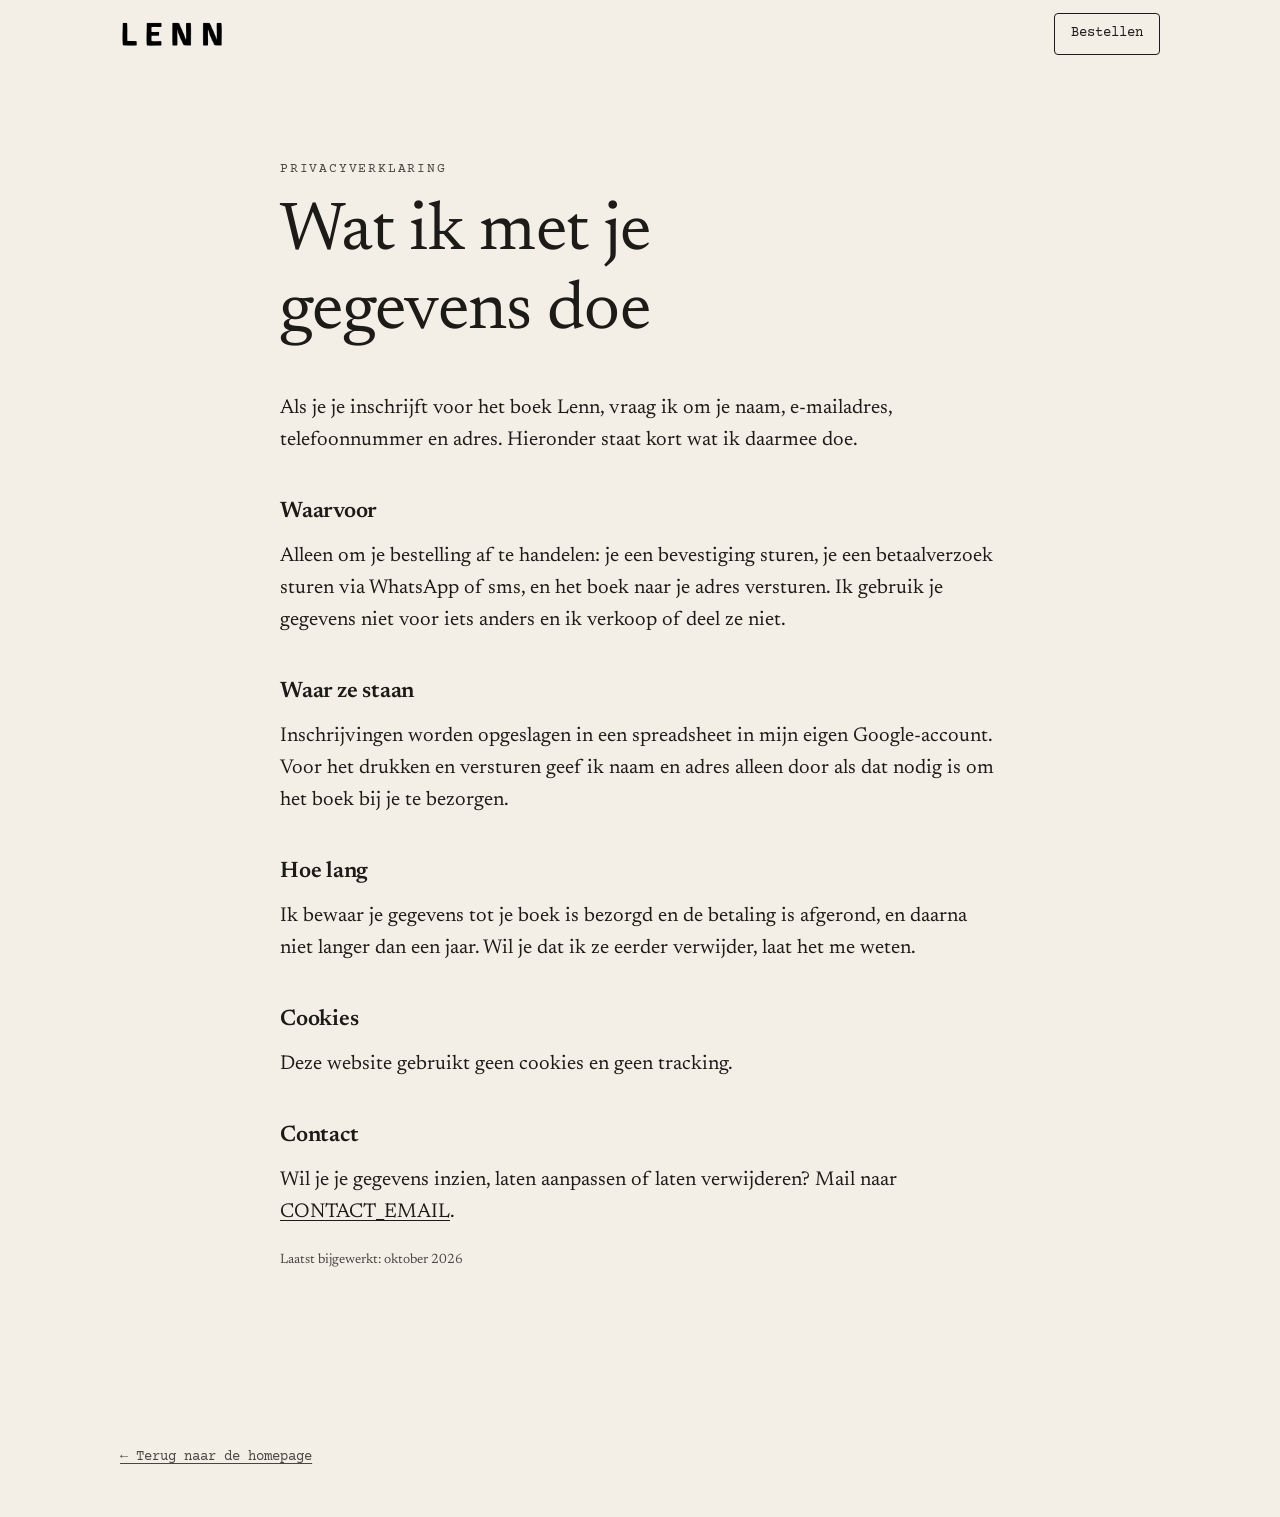
==== privacy.html @ d9b27266 "Nieuwe website voor lennhetboek.nl Statische site ter vervanging van Wix, met inschrijfformulier gek" ====
<!doctype html>
<html lang="nl">
<head>
  <meta charset="utf-8">
  <meta name="viewport" content="width=device-width, initial-scale=1">
  <title>Privacyverklaring — Lenn</title>
  <meta name="robots" content="noindex">
  <link rel="icon" href="favicon.svg" type="image/svg+xml">
  <link rel="stylesheet" href="style.css">
</head>
<body>
  <header class="site-header">
    <div class="wrap header-inner">
      <a href="./" class="logo" aria-label="Lenn, naar de homepage">
        <img src="img/logo.png" alt="LENN" width="600" height="160">
      </a>
      <nav aria-label="Hoofdmenu">
        <a href="./#bestellen" class="nav-cta">Bestellen</a>
      </nav>
    </div>
  </header>

  <main class="page">
    <div class="wrap prose">
      <p class="label">Privacyverklaring</p>
      <h1>Wat ik met je gegevens doe</h1>
      <p>Als je je inschrijft voor het boek Lenn, vraag ik om je naam, e-mailadres, telefoonnummer en adres. Hieronder staat kort wat ik daarmee doe.</p>

      <h2>Waarvoor</h2>
      <p>Alleen om je bestelling af te handelen: je een bevestiging sturen, je een betaalverzoek sturen via WhatsApp of sms, en het boek naar je adres versturen. Ik gebruik je gegevens niet voor iets anders en ik verkoop of deel ze niet.</p>

      <h2>Waar ze staan</h2>
      <p>Inschrijvingen worden opgeslagen in een spreadsheet in mijn eigen Google-account. Voor het drukken en versturen geef ik naam en adres alleen door als dat nodig is om het boek bij je te bezorgen.</p>

      <h2>Hoe lang</h2>
      <p>Ik bewaar je gegevens tot je boek is bezorgd en de betaling is afgerond, en daarna niet langer dan een jaar. Wil je dat ik ze eerder verwijder, laat het me weten.</p>

      <h2>Cookies</h2>
      <p>Deze website gebruikt geen cookies en geen tracking.</p>

      <h2>Contact</h2>
      <p>Wil je je gegevens inzien, laten aanpassen of laten verwijderen? Mail naar <a href="mailto:CONTACT_EMAIL">CONTACT_EMAIL</a>.</p>

      <p class="small">Laatst bijgewerkt: oktober 2026</p>
    </div>
  </main>

  <footer class="site-footer">
    <div class="wrap footer-inner">
      <p><a href="./">← Terug naar de homepage</a></p>
    </div>
  </footer>
</body>
</html>
---- style.css ----
/* Lettertypes: lokaal gehost, dus geen verbinding met Google nodig (AVG) */
@font-face { font-family: "Newsreader"; src: url("fonts/newsreader-latin-400-normal.woff2") format("woff2"); font-weight: 400; font-style: normal; font-display: swap; }
@font-face { font-family: "Newsreader"; src: url("fonts/newsreader-latin-400-italic.woff2") format("woff2"); font-weight: 400; font-style: italic; font-display: swap; }
@font-face { font-family: "Newsreader"; src: url("fonts/newsreader-latin-600-normal.woff2") format("woff2"); font-weight: 600; font-style: normal; font-display: swap; }
@font-face { font-family: "Courier Prime"; src: url("fonts/courier-prime-latin-400-normal.woff2") format("woff2"); font-weight: 400; font-display: swap; }
@font-face { font-family: "Courier Prime"; src: url("fonts/courier-prime-latin-700-normal.woff2") format("woff2"); font-weight: 700; font-display: swap; }

/* Kleuren en maten, afgeleid van de cover van het boek */
:root {
  --paper: #f4efe6;
  --paper-deep: #ebe3d5;
  --card: #fbf8f2;
  --ink: #1d1b18;
  --ink-soft: #4a4640;
  --line: #d9cfbe;
  --accent: #3f6b60;
  --accent-ink: #2e5148;
  --error: #a3341f;

  --serif: "Newsreader", Georgia, "Times New Roman", serif;
  --mono: "Courier Prime", "Courier New", monospace;

  --wrap: 1120px;
  --gutter: clamp(16px, 4vw, 40px);
  --section: clamp(64px, 10vw, 128px);
  --radius: 4px;
}

*, *::before, *::after { box-sizing: border-box; }
html { scroll-behavior: smooth; scroll-padding-top: 80px; }
@media (prefers-reduced-motion: reduce) { html { scroll-behavior: auto; } }

body {
  margin: 0;
  background: var(--paper);
  color: var(--ink);
  font-family: var(--serif);
  font-size: clamp(18px, 1.1vw + 13px, 20px);
  line-height: 1.6;
  -webkit-font-smoothing: antialiased;
  text-rendering: optimizeLegibility;
}

img { display: block; max-width: 100%; height: auto; }
a { color: inherit; text-decoration-thickness: 1px; text-underline-offset: 3px; }
a:hover { color: var(--accent); }
:focus-visible { outline: 2px solid var(--accent); outline-offset: 3px; }

.wrap { max-width: var(--wrap); margin: 0 auto; padding: 0 var(--gutter); }

.skip { position: absolute; left: -9999px; top: 0; background: var(--ink); color: var(--paper); padding: 8px 14px; z-index: 100; }
.skip:focus { left: 8px; top: 8px; }

/* Typografie */
h1, h2, h3 { font-weight: 400; line-height: 1.15; letter-spacing: -0.01em; margin: 0 0 0.6em; text-wrap: balance; }
h1 { font-size: clamp(2.4rem, 5vw + 0.5rem, 4.25rem); }
h2 { font-size: clamp(1.75rem, 2.4vw + 0.6rem, 2.6rem); }
h3 { font-size: 1.25rem; font-weight: 600; }
p { margin: 0 0 1.1em; }
.prose p:last-child { margin-bottom: 0; }

.label {
  font-family: var(--mono);
  font-size: 0.8rem;
  letter-spacing: 0.14em;
  text-transform: uppercase;
  color: var(--ink-soft);
  margin-bottom: 1.2em;
}
.center { text-align: center; }
.small { font-size: 0.85rem; color: var(--ink-soft); margin: 14px 0 0; }
.hint { color: var(--ink-soft); font-weight: 400; }

/* Knoppen */
.btn {
  display: inline-block;
  font-family: var(--mono);
  font-size: 0.95rem;
  letter-spacing: 0.04em;
  background: var(--ink);
  color: var(--paper);
  border: 0;
  border-radius: var(--radius);
  padding: 16px 28px;
  text-decoration: none;
  cursor: pointer;
  transition: background 0.2s;
}
.btn:hover { background: var(--accent-ink); color: var(--paper); }
.btn:disabled { opacity: 0.6; cursor: wait; }
.btn-block { width: 100%; }
.link { font-family: var(--mono); font-size: 0.95rem; }

/* Header */
.site-header {
  position: sticky; top: 0; z-index: 10;
  background: color-mix(in srgb, var(--paper) 92%, transparent);
  backdrop-filter: blur(8px);
  border-bottom: 1px solid transparent;
}
.header-inner { display: flex; align-items: center; justify-content: space-between; gap: 16px; height: 68px; }
.logo img { width: 104px; }
.site-header nav { display: flex; align-items: center; gap: clamp(14px, 3vw, 32px); font-family: var(--mono); font-size: 0.9rem; }
.site-header nav a { text-decoration: none; }
.nav-cta { border: 1px solid var(--ink); border-radius: var(--radius); padding: 8px 16px; }
.nav-cta:hover { background: var(--ink); color: var(--paper); }
@media (max-width: 640px) {
  .site-header nav a:not(.nav-cta) { display: none; }
}

/* Intro */
.hero { padding: clamp(32px, 6vw, 80px) 0 var(--section); }
.hero-grid { display: grid; grid-template-columns: 1.05fr 0.95fr; gap: clamp(32px, 6vw, 88px); align-items: center; }
.lead { font-size: 1.15em; color: var(--ink-soft); max-width: 34ch; }
.facts { display: flex; flex-wrap: wrap; gap: 12px 32px; margin: 32px 0; padding: 20px 0; border-top: 1px solid var(--line); border-bottom: 1px solid var(--line); }
.facts dt { font-family: var(--mono); font-size: 0.75rem; letter-spacing: 0.12em; text-transform: uppercase; color: var(--ink-soft); }
.facts dd { margin: 2px 0 0; font-size: 1.05rem; }
.actions { display: flex; flex-wrap: wrap; align-items: center; gap: 16px 28px; }
.hero-image { margin: 0; }
.hero-image img { border-radius: var(--radius); box-shadow: 0 30px 60px -30px rgb(60 45 25 / 0.35); }

/* Secties */
.section { padding: var(--section) 0; }
.section-tint { background: var(--paper-deep); }
.split { display: grid; grid-template-columns: 0.9fr 1.1fr; gap: clamp(32px, 7vw, 104px); align-items: center; }
.split-reverse .photo { order: 2; }
.photo { margin: 0; }
.photo img { border-radius: var(--radius); }
.prose { max-width: 36em; }
.prose h2 { font-size: clamp(1.6rem, 2vw + 0.7rem, 2.3rem); }
.signature { font-style: italic; color: var(--ink-soft); padding-top: 0.6em; }

.motto {
  text-align: center;
  padding: clamp(40px, 7vw, 80px) var(--gutter);
  border-top: 1px solid var(--line);
  border-bottom: 1px solid var(--line);
}
.motto p { margin: 0; font-family: var(--mono); font-size: clamp(1.1rem, 2.2vw + 0.4rem, 1.9rem); letter-spacing: 0.04em; }

.amalia { display: grid; grid-template-columns: auto 1fr; gap: clamp(28px, 6vw, 80px); align-items: center; }
.amalia-logo { width: clamp(120px, 16vw, 200px); }

/* Stappen */
.steps { list-style: none; padding: 0; margin: 56px 0 0; display: grid; grid-template-columns: repeat(3, 1fr); gap: 24px; }
.steps li { background: var(--card); border: 1px solid var(--line); border-radius: var(--radius); padding: 32px 28px; }
.steps p { margin: 0; color: var(--ink-soft); font-size: 0.95em; }
.step-nr { display: inline-grid; place-items: center; width: 36px; height: 36px; border: 1px solid var(--ink); border-radius: 50%; font-family: var(--mono); font-size: 0.9rem; margin-bottom: 18px; }
.notice { max-width: 40em; margin: 40px auto 0; text-align: center; font-style: italic; color: var(--ink-soft); }

/* Formulier */
.form-wrap { display: grid; grid-template-columns: 0.8fr 1.2fr; gap: clamp(32px, 6vw, 88px); align-items: start; }
.form-intro p:not(.label) { color: var(--ink-soft); }
.form { display: grid; grid-template-columns: 1fr 1fr; gap: 20px; background: var(--card); border: 1px solid var(--line); border-radius: var(--radius); padding: clamp(24px, 4vw, 40px); }
.field { display: flex; flex-direction: column; gap: 6px; min-width: 0; }
.full { grid-column: 1 / -1; }
.form label { font-family: var(--mono); font-size: 0.85rem; }
.form input, .form textarea {
  font: inherit; font-size: 1rem; color: var(--ink);
  background: #fff; border: 1px solid var(--line); border-radius: var(--radius);
  padding: 12px 14px; width: 100%;
}
.form input:focus, .form textarea:focus { outline: none; border-color: var(--accent); box-shadow: 0 0 0 3px color-mix(in srgb, var(--accent) 20%, transparent); }
.form .invalid { border-color: var(--error); }
.field-error { color: var(--error); font-size: 0.85rem; font-family: var(--mono); }
.qty { display: flex; }
.qty input { text-align: center; border-radius: 0; -moz-appearance: textfield; }
.qty input::-webkit-outer-spin-button, .qty input::-webkit-inner-spin-button { -webkit-appearance: none; margin: 0; }
.qty button { font: inherit; width: 48px; flex: none; background: var(--paper); border: 1px solid var(--line); color: var(--ink); cursor: pointer; }
.qty button:first-child { border-radius: var(--radius) 0 0 var(--radius); border-right: 0; }
.qty button:last-child { border-radius: 0 var(--radius) var(--radius) 0; border-left: 0; }
.total { justify-content: flex-end; align-items: flex-end; flex-direction: row; gap: 12px; font-family: var(--mono); padding-bottom: 10px; }
.total strong { font-family: var(--serif); font-size: 1.6rem; font-weight: 400; line-height: 1; }
.hp { position: absolute; left: -9999px; width: 1px; height: 1px; overflow: hidden; }
.form-status { margin: 12px 0 0; font-family: var(--mono); font-size: 0.9rem; }
.form-status.error { color: var(--error); }
.thanks { background: var(--card); border: 1px solid var(--accent); border-radius: var(--radius); padding: clamp(24px, 4vw, 40px); }
.thanks:focus { outline: none; }
.thanks p { margin: 0; color: var(--ink-soft); }

/* Footer */
.site-footer { padding: 48px 0; font-family: var(--mono); font-size: 0.85rem; color: var(--ink-soft); }
.footer-inner { display: flex; flex-wrap: wrap; justify-content: space-between; gap: 12px 32px; }
.footer-inner p { margin: 0; }

/* Privacypagina */
.page { padding: clamp(40px, 7vw, 96px) 0 var(--section); }
.page .prose { max-width: 40em; }
.page h2 { font-size: 1.4rem; font-weight: 600; margin-top: 2em; }

/* Smalle schermen */
@media (max-width: 860px) {
  .hero-grid, .split, .form-wrap { grid-template-columns: 1fr; }
  .hero-image { order: -1; max-width: 460px; }
  .split-reverse .photo { order: 0; }
  .photo { max-width: 520px; }
  .steps { grid-template-columns: 1fr; }
  .amalia { grid-template-columns: 1fr; }
}
@media (max-width: 520px) {
  .form { grid-template-columns: 1fr; }
  .total { justify-content: flex-start; }
}
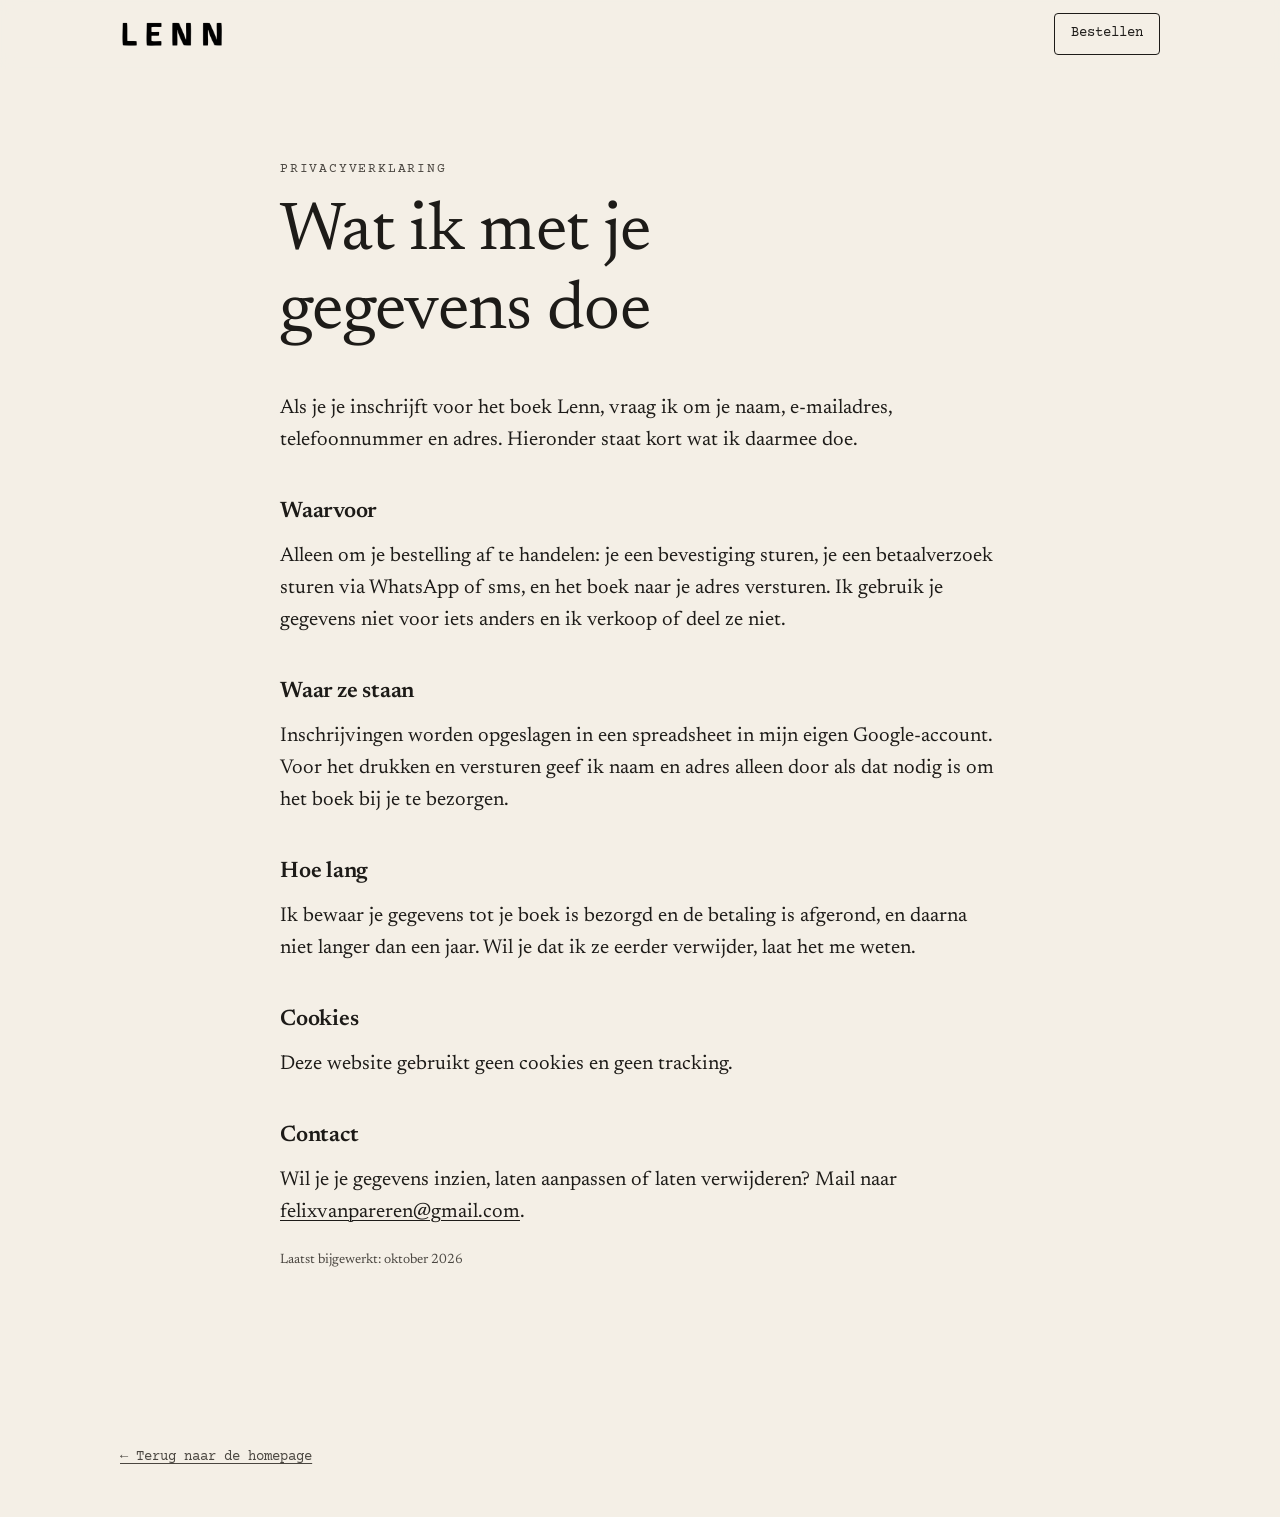
==== commit 59a2f8c1: "Contactadres in privacyverklaring Co-Authored-By: Claude Opus 5.5 <noreply@anthropic.com> Claude-Ses" ====
--- a/privacy.html
+++ b/privacy.html
@@ -39,7 +39,7 @@
       <p>Deze website gebruikt geen cookies en geen tracking.</p>
 
       <h2>Contact</h2>
-      <p>Wil je je gegevens inzien, laten aanpassen of laten verwijderen? Mail naar <a href="mailto:CONTACT_EMAIL">CONTACT_EMAIL</a>.</p>
+      <p>Wil je je gegevens inzien, laten aanpassen of laten verwijderen? Mail naar <a href="mailto:felixvanpareren@gmail.com">felixvanpareren@gmail.com</a>.</p>
 
       <p class="small">Laatst bijgewerkt: oktober 2026</p>
     </div>
